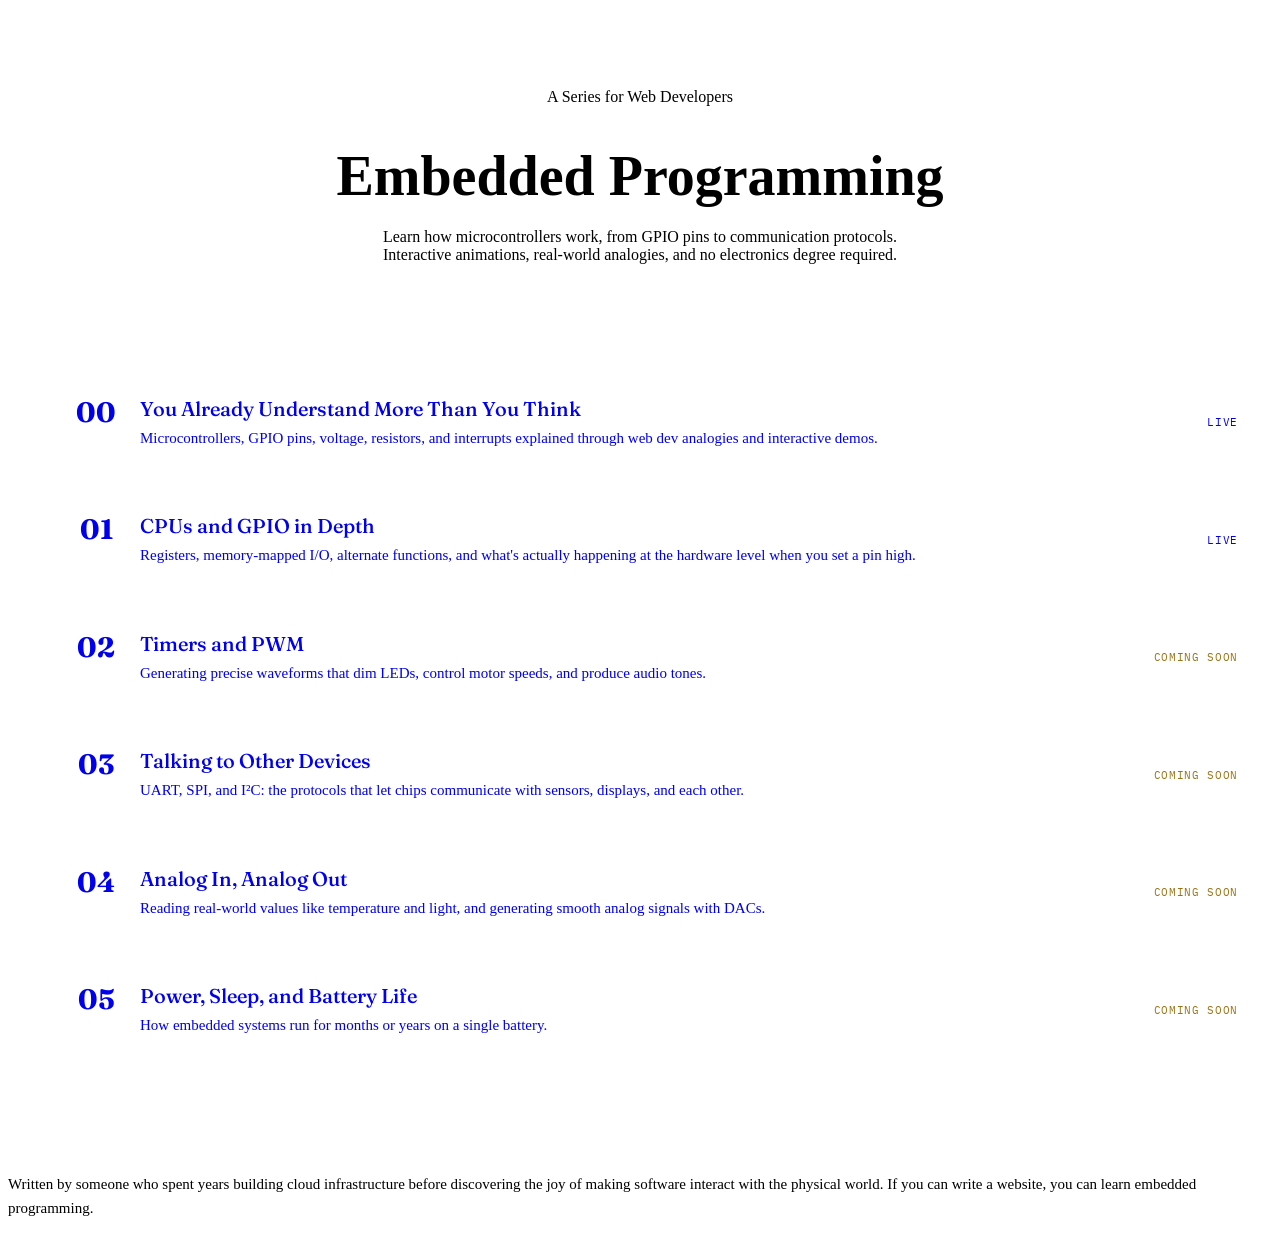
==== index.html @ 2ce7c253 "commit" ====
<!DOCTYPE html>
<html lang="en">
<head>
<meta charset="UTF-8">
<meta name="viewport" content="width=device-width, initial-scale=1.0">
<title>Embedded Programming for Web Developers</title>
<meta name="description" content="A hands-on series teaching embedded programming to web developers. Interactive animations, real analogies, no electronics degree required.">
<link href="https://fonts.googleapis.com/css2?family=Fraunces:ital,opsz,wght@0,9..144,300;0,9..144,500;0,9..144,700;1,9..144,400&family=IBM+Plex+Mono:wght@400;500&family=Source+Sans+3:wght@400;500;600&display=swap" rel="stylesheet">
<link rel="stylesheet" href="assets/css/shared.css">
<style>
  .hero {
    padding: 80px 0 60px;
    text-align: center;
  }

  .hero h1 {
    font-size: clamp(36px, 6vw, 56px);
    margin-bottom: 20px;
  }

  .hero .subtitle {
    max-width: 560px;
    margin: 0 auto 48px;
  }

  .post-list {
    list-style: none;
    display: flex;
    flex-direction: column;
    gap: 16px;
    margin: 0 0 64px;
  }

  .post-list a {
    display: flex;
    align-items: flex-start;
    gap: 20px;
    padding: 24px;
    background: var(--card);
    border: 1px solid var(--border);
    border-radius: 12px;
    text-decoration: none;
    transition: border-color 0.2s, box-shadow 0.2s;
  }
  .post-list a:hover {
    border-color: var(--accent);
    box-shadow: 0 4px 16px rgba(196,75,43,0.08);
  }

  .post-num {
    font-family: 'Fraunces', serif;
    font-weight: 700;
    font-size: 28px;
    color: var(--accent);
    flex-shrink: 0;
    width: 48px;
    text-align: center;
    line-height: 1.2;
  }

  .post-info { flex: 1; }

  .post-title {
    font-family: 'Fraunces', serif;
    font-weight: 500;
    font-size: 20px;
    color: var(--text);
    margin-bottom: 6px;
    display: block;
  }

  .post-desc {
    font-size: 15px;
    color: var(--text-muted);
    line-height: 1.5;
  }

  .post-tag {
    font-family: 'IBM Plex Mono', monospace;
    font-size: 11px;
    text-transform: uppercase;
    letter-spacing: 0.06em;
    padding: 3px 10px;
    border-radius: 4px;
    flex-shrink: 0;
    align-self: center;
  }
  .post-tag.live {
    background: var(--green-light);
    color: var(--green);
  }
  .post-tag.soon {
    background: var(--yellow-light);
    color: #9a7214;
  }

  .footer {
    border-top: 1px solid var(--border);
    padding-top: 32px;
    font-size: 15px;
    color: var(--text-muted);
    line-height: 1.6;
  }
</style>
</head>
<body>

<div class="page-container">

  <div class="hero">
    <span class="series-tag">A Series for Web Developers</span>
    <h1>Embedded Programming</h1>
    <p class="subtitle">Learn how microcontrollers work, from GPIO pins to communication protocols. Interactive animations, real-world analogies, and no electronics degree required.</p>
  </div>

  <ul class="post-list">
    <li>
      <a href="posts/00-you-already-understand.html">
        <span class="post-num">00</span>
        <div class="post-info">
          <span class="post-title">You Already Understand More Than You Think</span>
          <span class="post-desc">Microcontrollers, GPIO pins, voltage, resistors, and interrupts explained through web dev analogies and interactive demos.</span>
        </div>
        <span class="post-tag live">Live</span>
      </a>
    </li>
    <li>
      <a href="posts/01-cpus-and-gpio-in-depth.html">
        <span class="post-num">01</span>
        <div class="post-info">
          <span class="post-title">CPUs and GPIO in Depth</span>
          <span class="post-desc">Registers, memory-mapped I/O, alternate functions, and what's actually happening at the hardware level when you set a pin high.</span>
        </div>
        <span class="post-tag live">Live</span>
      </a>
    </li>
    <li>
      <a href="#">
        <span class="post-num">02</span>
        <div class="post-info">
          <span class="post-title">Timers and PWM</span>
          <span class="post-desc">Generating precise waveforms that dim LEDs, control motor speeds, and produce audio tones.</span>
        </div>
        <span class="post-tag soon">Coming soon</span>
      </a>
    </li>
    <li>
      <a href="#">
        <span class="post-num">03</span>
        <div class="post-info">
          <span class="post-title">Talking to Other Devices</span>
          <span class="post-desc">UART, SPI, and I²C: the protocols that let chips communicate with sensors, displays, and each other.</span>
        </div>
        <span class="post-tag soon">Coming soon</span>
      </a>
    </li>
    <li>
      <a href="#">
        <span class="post-num">04</span>
        <div class="post-info">
          <span class="post-title">Analog In, Analog Out</span>
          <span class="post-desc">Reading real-world values like temperature and light, and generating smooth analog signals with DACs.</span>
        </div>
        <span class="post-tag soon">Coming soon</span>
      </a>
    </li>
    <li>
      <a href="#">
        <span class="post-num">05</span>
        <div class="post-info">
          <span class="post-title">Power, Sleep, and Battery Life</span>
          <span class="post-desc">How embedded systems run for months or years on a single battery.</span>
        </div>
        <span class="post-tag soon">Coming soon</span>
      </a>
    </li>
  </ul>

  <div class="footer">
    <p>Written by someone who spent years building cloud infrastructure before discovering the joy of making software interact with the physical world. If you can write a website, you can learn embedded programming.</p>
  </div>

</div>

</body>
</html>
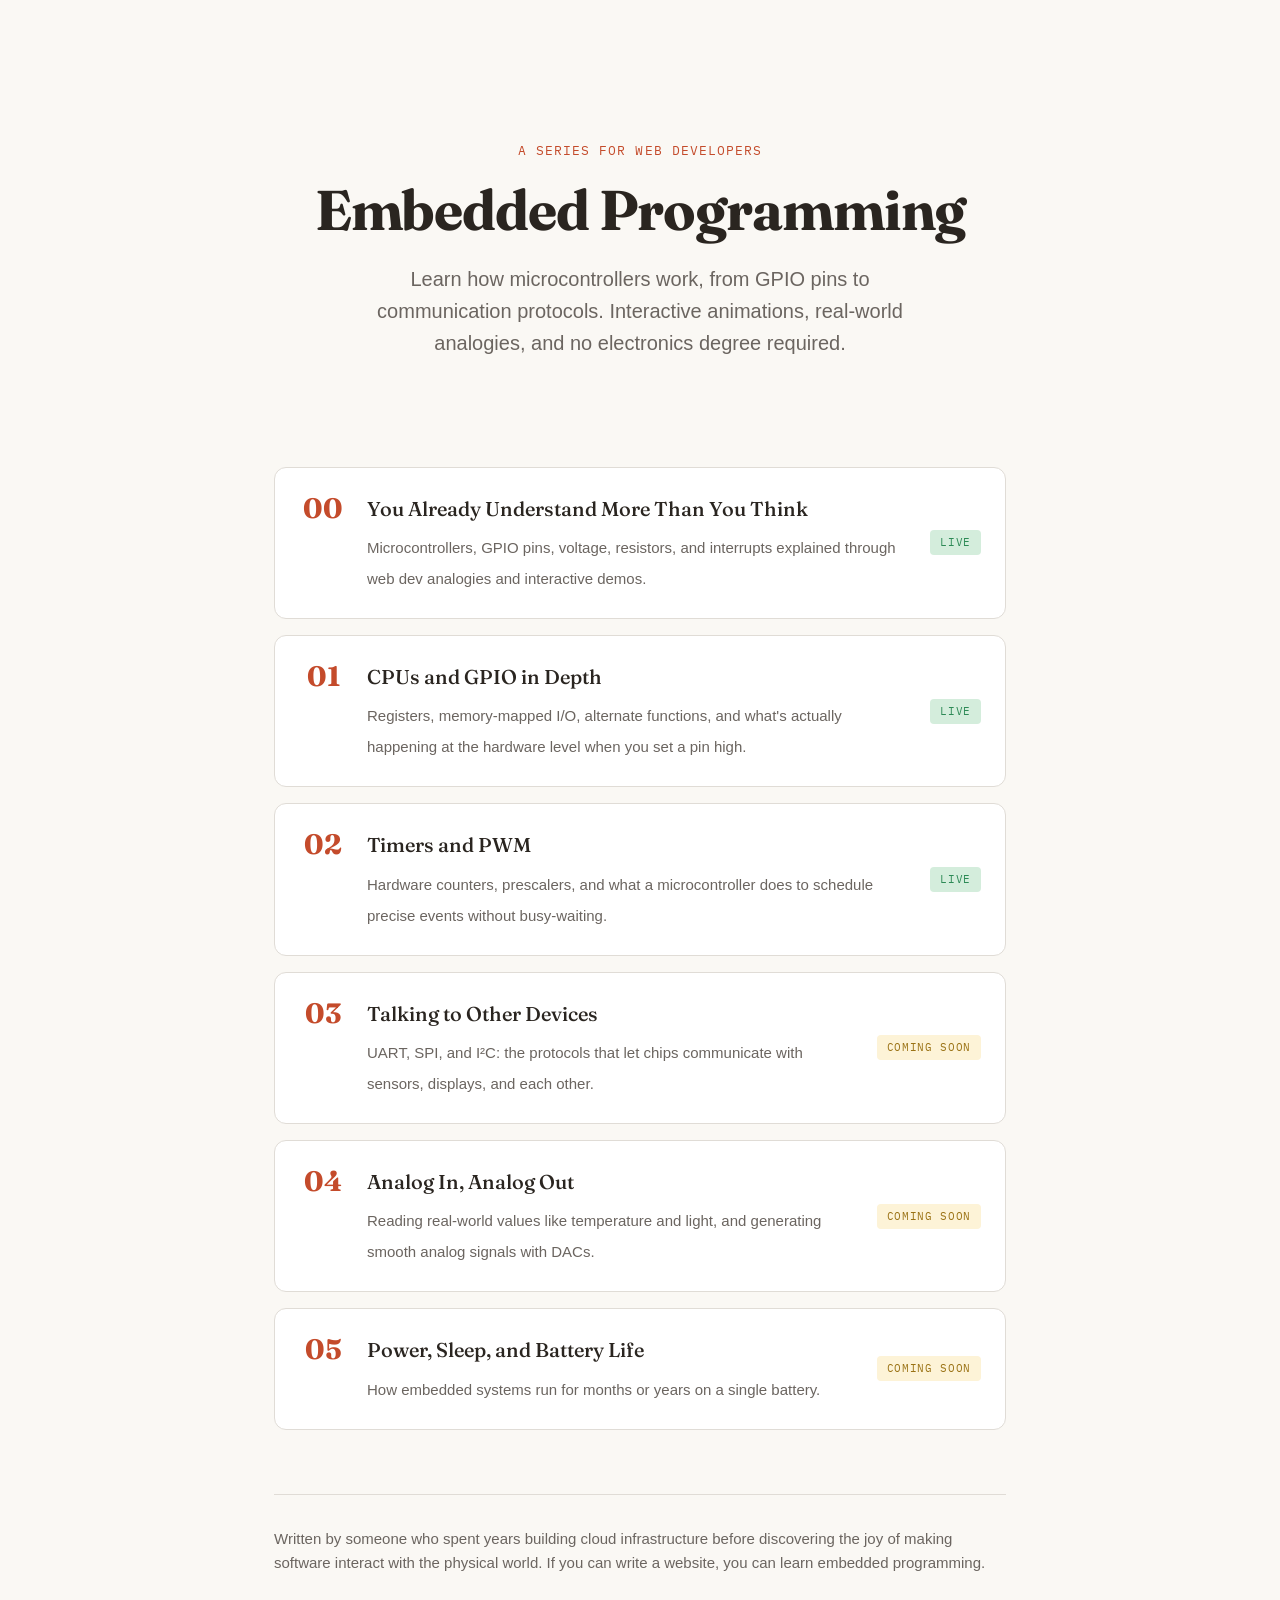
==== commit 7c636315: "02" ====
--- a/index.html
+++ b/index.html
@@ -135,13 +135,13 @@
       </a>
     </li>
     <li>
-      <a href="#">
+      <a href="posts/02-timers-and-pwm.html">
         <span class="post-num">02</span>
         <div class="post-info">
           <span class="post-title">Timers and PWM</span>
-          <span class="post-desc">Generating precise waveforms that dim LEDs, control motor speeds, and produce audio tones.</span>
+          <span class="post-desc">Hardware counters, prescalers, and what a microcontroller does to schedule precise events without busy-waiting.</span>
         </div>
-        <span class="post-tag soon">Coming soon</span>
+        <span class="post-tag live">Live</span>
       </a>
     </li>
     <li>
--- a/assets/css/shared.css
+++ b/assets/css/shared.css
@@ -0,0 +1,303 @@
+:root {
+  --bg: #faf8f4;
+  --text: #2a2520;
+  --text-muted: #6b6560;
+  --accent: #c44b2b;
+  --accent-glow: #e8603e;
+  --green: #2d8a56;
+  --green-light: #d4eddc;
+  --blue: #2b6cc4;
+  --blue-light: #dce8f8;
+  --yellow: #e8a820;
+  --yellow-light: #fdf3d7;
+  --border: #e0dcd6;
+  --card: #ffffff;
+  --code-bg: #1e1e2e;
+  --code-text: #cdd6f4;
+  --pin-high: #2d8a56;
+  --pin-low: #8b8580;
+  --pin-float: #e8a820;
+}
+
+* { margin: 0; padding: 0; box-sizing: border-box; }
+
+body {
+  font-family: 'Source Sans 3', sans-serif;
+  background: var(--bg);
+  color: var(--text);
+  line-height: 1.72;
+  font-size: 18px;
+  -webkit-font-smoothing: antialiased;
+}
+
+.page-container {
+  max-width: 780px;
+  margin: 0 auto;
+  padding: 60px 24px 120px;
+}
+
+.series-tag {
+  font-family: 'IBM Plex Mono', monospace;
+  font-size: 13px;
+  letter-spacing: 0.08em;
+  text-transform: uppercase;
+  color: var(--accent);
+  margin-bottom: 16px;
+  display: block;
+}
+
+h1 {
+  font-family: 'Fraunces', serif;
+  font-weight: 700;
+  font-size: clamp(32px, 5vw, 48px);
+  line-height: 1.15;
+  color: var(--text);
+  margin-bottom: 16px;
+  letter-spacing: -0.02em;
+}
+
+.subtitle {
+  font-size: 20px;
+  color: var(--text-muted);
+  margin-bottom: 48px;
+  line-height: 1.6;
+}
+
+h2 {
+  font-family: 'Fraunces', serif;
+  font-weight: 500;
+  font-size: 28px;
+  line-height: 1.3;
+  margin: 64px 0 20px;
+  color: var(--text);
+  letter-spacing: -0.01em;
+}
+
+h3 {
+  font-family: 'Fraunces', serif;
+  font-weight: 500;
+  font-size: 22px;
+  margin: 40px 0 12px;
+  color: var(--text);
+}
+
+p { margin-bottom: 18px; }
+
+a {
+  color: var(--accent);
+  text-decoration: underline;
+  text-decoration-color: rgba(196, 75, 43, 0.3);
+  text-underline-offset: 3px;
+  transition: text-decoration-color 0.2s;
+}
+a:hover { text-decoration-color: var(--accent); }
+
+strong { font-weight: 600; }
+
+code {
+  font-family: 'IBM Plex Mono', monospace;
+  font-size: 0.88em;
+  background: rgba(0,0,0,0.06);
+  padding: 2px 7px;
+  border-radius: 4px;
+}
+
+pre {
+  background: var(--code-bg);
+  color: var(--code-text);
+  font-family: 'IBM Plex Mono', monospace;
+  font-size: 14px;
+  line-height: 1.6;
+  padding: 20px 24px;
+  border-radius: 10px;
+  overflow-x: auto;
+  margin: 20px 0 24px;
+}
+pre code {
+  background: none;
+  padding: 0;
+  font-size: inherit;
+}
+
+/* Callout boxes */
+.callout {
+  background: var(--yellow-light);
+  border-left: 4px solid var(--yellow);
+  padding: 20px 24px;
+  border-radius: 0 8px 8px 0;
+  margin: 28px 0;
+  font-size: 17px;
+}
+
+/* Analogy boxes */
+.analogy {
+  background: var(--blue-light);
+  border-radius: 10px;
+  padding: 20px 24px;
+  margin: 24px 0;
+  font-size: 17px;
+  position: relative;
+}
+.analogy::before {
+  content: "💡";
+  position: absolute;
+  top: -12px;
+  left: 16px;
+  font-size: 22px;
+  background: var(--bg);
+  padding: 0 6px;
+  border-radius: 50%;
+}
+.analogy .analogy-label {
+  font-family: 'IBM Plex Mono', monospace;
+  font-size: 11px;
+  text-transform: uppercase;
+  letter-spacing: 0.08em;
+  color: var(--blue);
+  margin-bottom: 6px;
+}
+
+/* Link cards */
+.link-card {
+  display: flex;
+  align-items: center;
+  gap: 14px;
+  background: var(--card);
+  border: 1px solid var(--border);
+  border-radius: 10px;
+  padding: 16px 20px;
+  margin: 20px 0;
+  text-decoration: none;
+  transition: border-color 0.2s, box-shadow 0.2s;
+}
+.link-card:hover {
+  border-color: var(--accent);
+  box-shadow: 0 2px 12px rgba(196,75,43,0.08);
+}
+.link-card .link-icon {
+  font-size: 24px;
+  flex-shrink: 0;
+  width: 44px;
+  height: 44px;
+  display: flex;
+  align-items: center;
+  justify-content: center;
+  background: var(--blue-light);
+  border-radius: 8px;
+}
+.link-card .link-body { flex: 1; }
+.link-card .link-title {
+  font-weight: 600;
+  font-size: 16px;
+  color: var(--text);
+  text-decoration: none;
+  display: block;
+}
+.link-card .link-desc {
+  font-size: 14px;
+  color: var(--text-muted);
+  text-decoration: none;
+}
+
+/* Demo containers */
+.demo-container {
+  background: var(--card);
+  border: 1px solid var(--border);
+  border-radius: 12px;
+  overflow: hidden;
+  margin: 32px 0;
+  box-shadow: 0 1px 4px rgba(0,0,0,0.04);
+}
+.demo-header {
+  font-family: 'IBM Plex Mono', monospace;
+  font-size: 12px;
+  text-transform: uppercase;
+  letter-spacing: 0.1em;
+  color: var(--text-muted);
+  padding: 14px 20px;
+  border-bottom: 1px solid var(--border);
+  background: rgba(0,0,0,0.015);
+}
+.demo-body {
+  padding: 32px 24px;
+  display: flex;
+  flex-direction: column;
+  align-items: center;
+  gap: 20px;
+}
+.demo-btn {
+  font-family: 'IBM Plex Mono', monospace;
+  font-size: 14px;
+  padding: 10px 28px;
+  border-radius: 8px;
+  cursor: pointer;
+  border: 2px solid var(--accent);
+  background: transparent;
+  color: var(--accent);
+  transition: all 0.2s;
+  letter-spacing: 0.02em;
+}
+.demo-btn:hover {
+  background: var(--accent);
+  color: white;
+}
+.demo-caption {
+  font-size: 14px;
+  color: var(--text-muted);
+  text-align: center;
+  max-width: 400px;
+}
+
+/* Navigation */
+.post-nav {
+  display: flex;
+  justify-content: space-between;
+  align-items: center;
+  margin-bottom: 48px;
+  padding-bottom: 24px;
+  border-bottom: 1px solid var(--border);
+}
+.post-nav a {
+  font-family: 'IBM Plex Mono', monospace;
+  font-size: 13px;
+  text-decoration: none;
+  color: var(--text-muted);
+  transition: color 0.2s;
+}
+.post-nav a:hover { color: var(--accent); }
+
+.post-nav-next {
+  margin-left: auto;
+}
+
+/* Post footer */
+.post-footer {
+  margin-top: 64px;
+  padding-top: 32px;
+  border-top: 1px solid var(--border);
+  display: flex;
+  justify-content: space-between;
+  gap: 20px;
+}
+.post-footer a {
+  font-family: 'IBM Plex Mono', monospace;
+  font-size: 14px;
+  text-decoration: none;
+  padding: 12px 24px;
+  border: 1px solid var(--border);
+  border-radius: 8px;
+  color: var(--text);
+  transition: border-color 0.2s;
+}
+.post-footer a:hover { border-color: var(--accent); color: var(--accent); }
+
+/* Scroll animations */
+.fade-in {
+  opacity: 0;
+  transform: translateY(20px);
+  transition: opacity 0.6s ease, transform 0.6s ease;
+}
+.fade-in.visible {
+  opacity: 1;
+  transform: translateY(0);
+}
